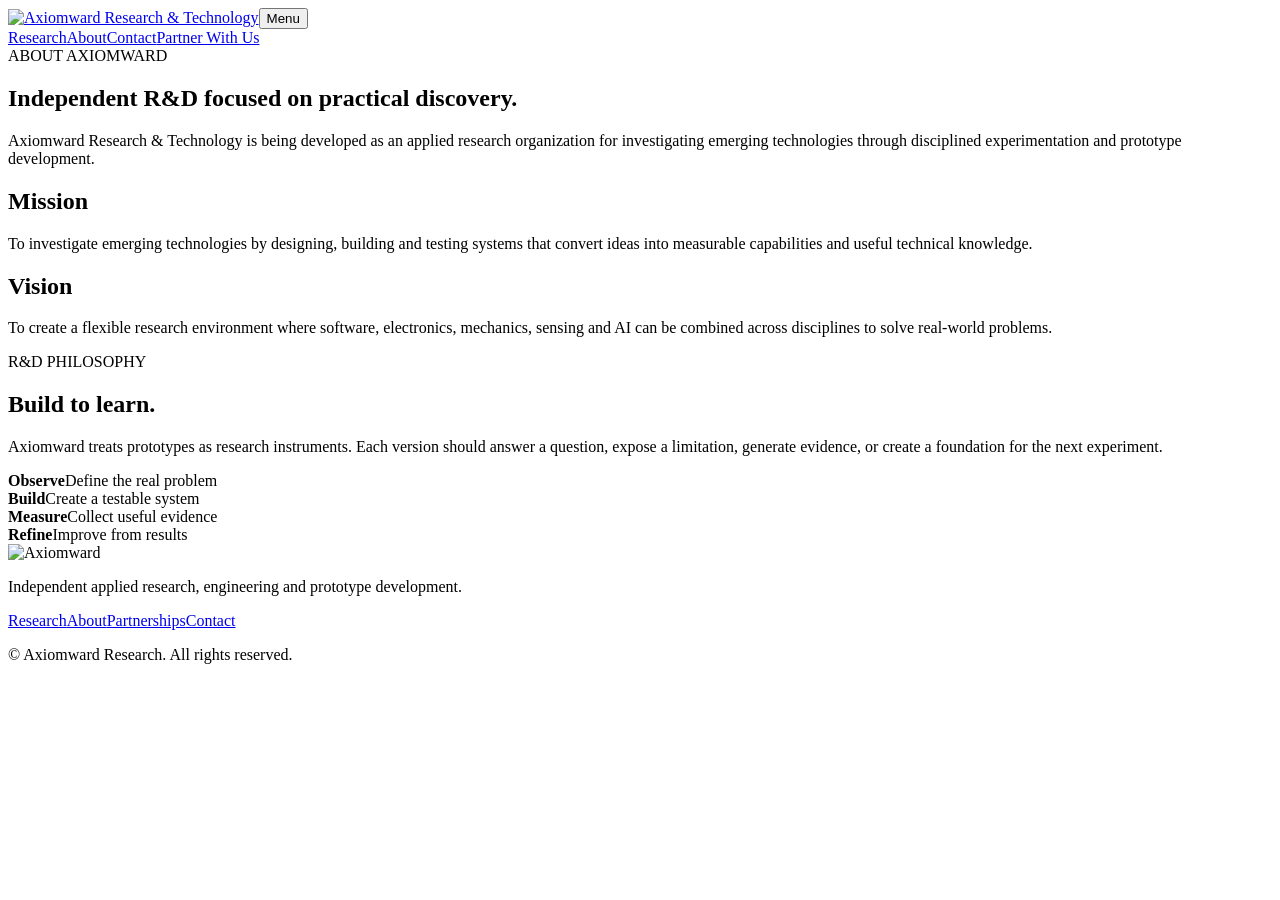
==== about.html @ 901c0ca5 "Add files via upload" ====
<!doctype html><html lang="en"><head><meta charset="utf-8"><meta name="viewport" content="width=device-width,initial-scale=1"><title>About | Axiomward Research</title><meta name="description" content="Axiomward Research and Technology"><link rel="icon" href="assets/logos/favicon.png"><link rel="stylesheet" href="css/style.css"></head><body><header class="site-header"><nav class="nav"><a href="index.html"><img class="logo" src="assets/logos/axiomward-logo.png" alt="Axiomward Research & Technology"></a><button class="menu" aria-label="Menu">Menu</button><div class="links"><a class="" href="research.html">Research</a><a class="active" href="about.html">About</a><a class="" href="contact.html">Contact</a><a class="btn" href="partnerships.html">Partner With Us</a></div></nav></header><main><section class="page-hero gridbg"><div class="wrap wide"><div class="eyebrow">ABOUT AXIOMWARD</div><h1>Independent R&D focused on practical discovery.</h1><p class="lead">Axiomward Research & Technology is being developed as an applied research organization for investigating emerging technologies through disciplined experimentation and prototype development.</p></div></section><section class="section"><div class="wrap wide split"><div><h2>Mission</h2><p class="muted">To investigate emerging technologies by designing, building and testing systems that convert ideas into measurable capabilities and useful technical knowledge.</p></div><div><h2>Vision</h2><p class="muted">To create a flexible research environment where software, electronics, mechanics, sensing and AI can be combined across disciplines to solve real-world problems.</p></div></div></section><section class="section"><div class="wrap wide"><div class="eyebrow">R&D PHILOSOPHY</div><h2>Build to learn.</h2><p class="lead">Axiomward treats prototypes as research instruments. Each version should answer a question, expose a limitation, generate evidence, or create a foundation for the next experiment.</p><div class="statbar"><div class="stat"><strong>Observe</strong><span>Define the real problem</span></div><div class="stat"><strong>Build</strong><span>Create a testable system</span></div><div class="stat"><strong>Measure</strong><span>Collect useful evidence</span></div><div class="stat"><strong>Refine</strong><span>Improve from results</span></div></div></div></section></main><footer class="footer"><div class="footer-inner"><div><img src="assets/logos/axiomward-logo.png" alt="Axiomward"><p class="small">Independent applied research, engineering and prototype development.</p></div><div><a href="research.html">Research</a><a href="about.html">About</a><a href="partnerships.html">Partnerships</a><a href="contact.html">Contact</a><p class="small">© <span data-year></span> Axiomward Research. All rights reserved.</p></div></div></footer><script src="js/main.js"></script></body></html>
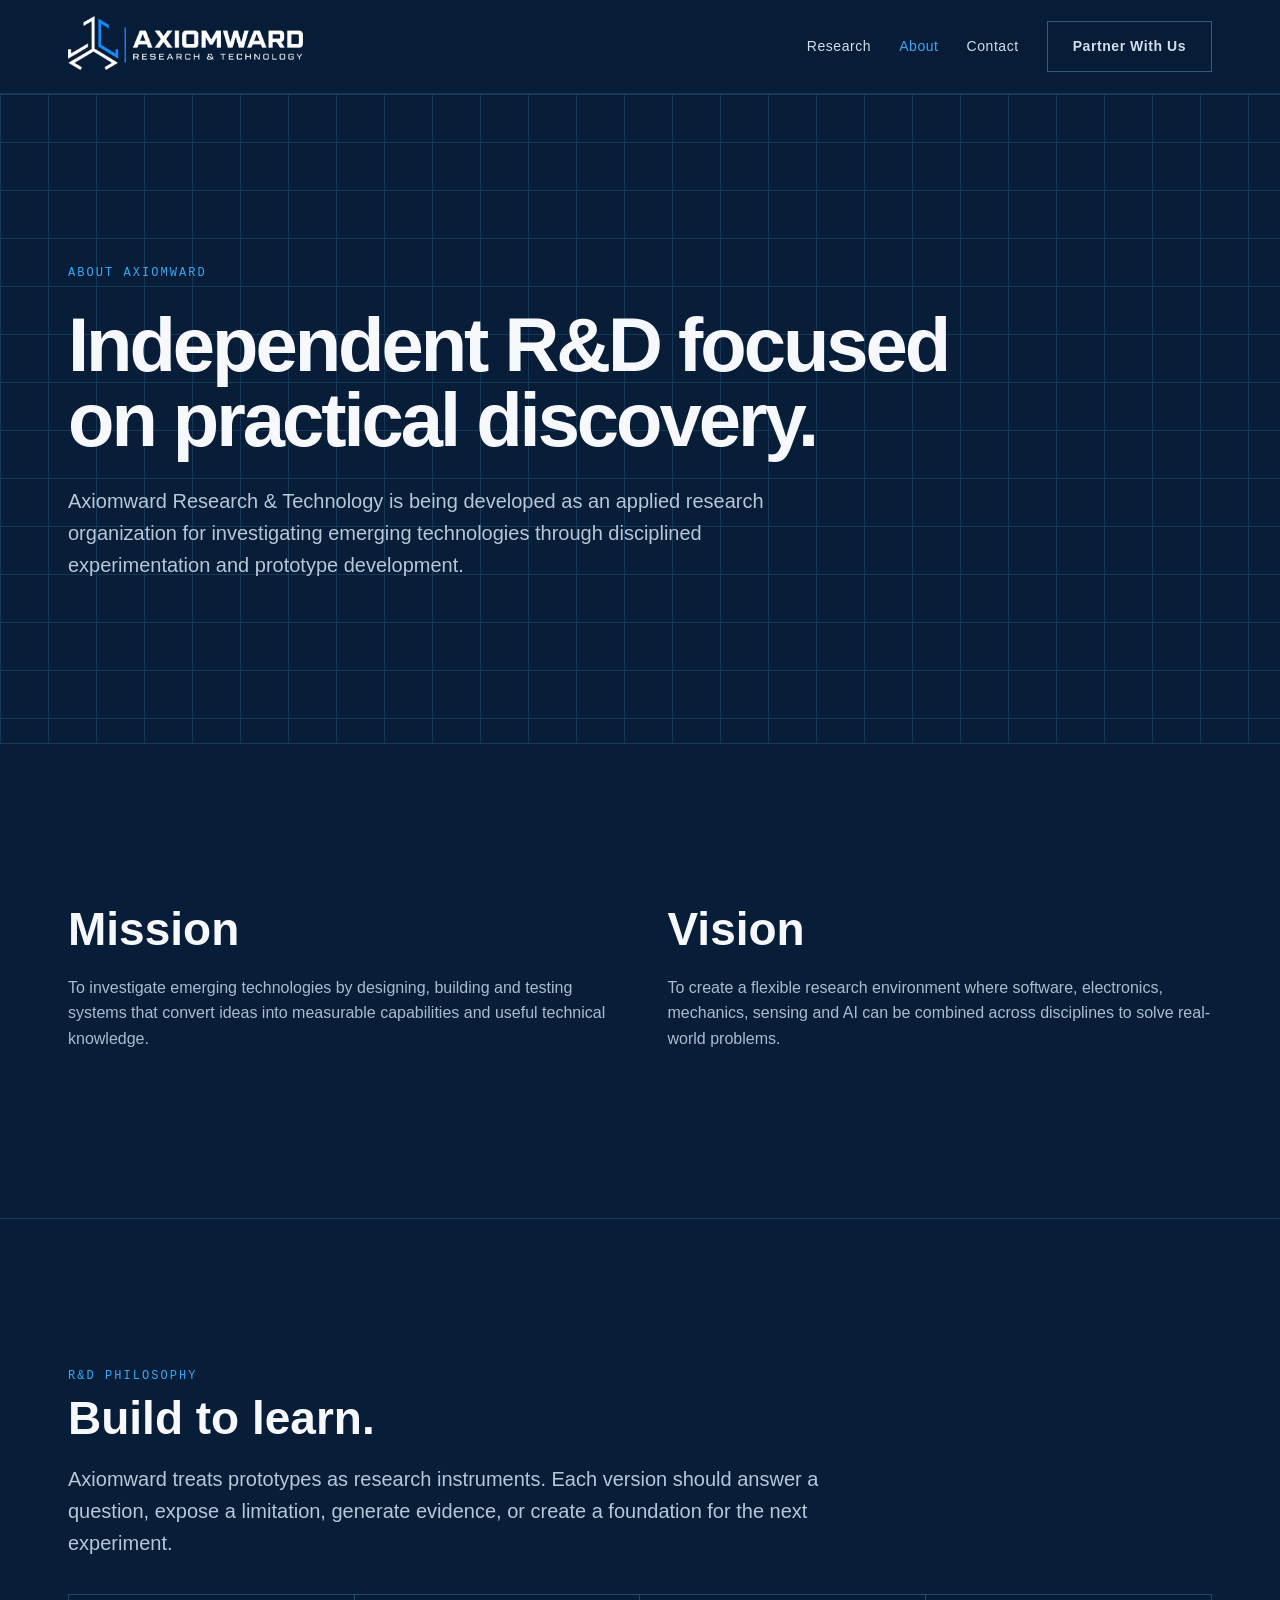
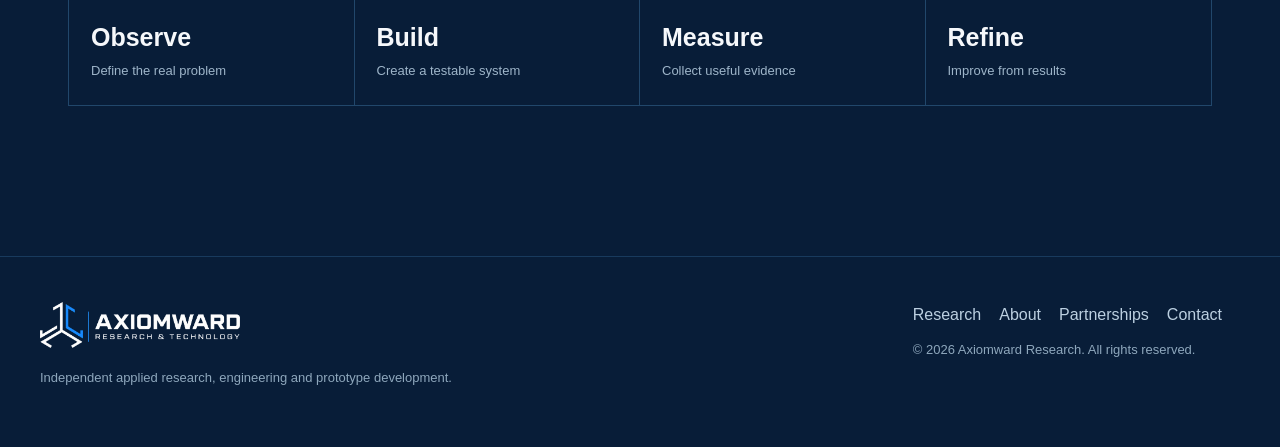
==== commit 81a56ac3: "corrected Axiomward Research Website v1.0 — GitHub Flat Version for" ====
--- a/about.html
+++ b/about.html
@@ -1 +1 @@
-<!doctype html><html lang="en"><head><meta charset="utf-8"><meta name="viewport" content="width=device-width,initial-scale=1"><title>About | Axiomward Research</title><meta name="description" content="Axiomward Research and Technology"><link rel="icon" href="assets/logos/favicon.png"><link rel="stylesheet" href="css/style.css"></head><body><header class="site-header"><nav class="nav"><a href="index.html"><img class="logo" src="assets/logos/axiomward-logo.png" alt="Axiomward Research & Technology"></a><button class="menu" aria-label="Menu">Menu</button><div class="links"><a class="" href="research.html">Research</a><a class="active" href="about.html">About</a><a class="" href="contact.html">Contact</a><a class="btn" href="partnerships.html">Partner With Us</a></div></nav></header><main><section class="page-hero gridbg"><div class="wrap wide"><div class="eyebrow">ABOUT AXIOMWARD</div><h1>Independent R&D focused on practical discovery.</h1><p class="lead">Axiomward Research & Technology is being developed as an applied research organization for investigating emerging technologies through disciplined experimentation and prototype development.</p></div></section><section class="section"><div class="wrap wide split"><div><h2>Mission</h2><p class="muted">To investigate emerging technologies by designing, building and testing systems that convert ideas into measurable capabilities and useful technical knowledge.</p></div><div><h2>Vision</h2><p class="muted">To create a flexible research environment where software, electronics, mechanics, sensing and AI can be combined across disciplines to solve real-world problems.</p></div></div></section><section class="section"><div class="wrap wide"><div class="eyebrow">R&D PHILOSOPHY</div><h2>Build to learn.</h2><p class="lead">Axiomward treats prototypes as research instruments. Each version should answer a question, expose a limitation, generate evidence, or create a foundation for the next experiment.</p><div class="statbar"><div class="stat"><strong>Observe</strong><span>Define the real problem</span></div><div class="stat"><strong>Build</strong><span>Create a testable system</span></div><div class="stat"><strong>Measure</strong><span>Collect useful evidence</span></div><div class="stat"><strong>Refine</strong><span>Improve from results</span></div></div></div></section></main><footer class="footer"><div class="footer-inner"><div><img src="assets/logos/axiomward-logo.png" alt="Axiomward"><p class="small">Independent applied research, engineering and prototype development.</p></div><div><a href="research.html">Research</a><a href="about.html">About</a><a href="partnerships.html">Partnerships</a><a href="contact.html">Contact</a><p class="small">© <span data-year></span> Axiomward Research. All rights reserved.</p></div></div></footer><script src="js/main.js"></script></body></html>+<!doctype html><html lang="en"><head><meta charset="utf-8"><meta name="viewport" content="width=device-width,initial-scale=1"><title>About | Axiomward Research</title><meta name="description" content="Axiomward Research and Technology"><link rel="icon" href="favicon.png"><link rel="stylesheet" href="style.css"></head><body><header class="site-header"><nav class="nav"><a href="index.html"><img class="logo" src="axiomward-logo.png" alt="Axiomward Research & Technology"></a><button class="menu" aria-label="Menu">Menu</button><div class="links"><a class="" href="research.html">Research</a><a class="active" href="about.html">About</a><a class="" href="contact.html">Contact</a><a class="btn" href="partnerships.html">Partner With Us</a></div></nav></header><main><section class="page-hero gridbg"><div class="wrap wide"><div class="eyebrow">ABOUT AXIOMWARD</div><h1>Independent R&D focused on practical discovery.</h1><p class="lead">Axiomward Research & Technology is being developed as an applied research organization for investigating emerging technologies through disciplined experimentation and prototype development.</p></div></section><section class="section"><div class="wrap wide split"><div><h2>Mission</h2><p class="muted">To investigate emerging technologies by designing, building and testing systems that convert ideas into measurable capabilities and useful technical knowledge.</p></div><div><h2>Vision</h2><p class="muted">To create a flexible research environment where software, electronics, mechanics, sensing and AI can be combined across disciplines to solve real-world problems.</p></div></div></section><section class="section"><div class="wrap wide"><div class="eyebrow">R&D PHILOSOPHY</div><h2>Build to learn.</h2><p class="lead">Axiomward treats prototypes as research instruments. Each version should answer a question, expose a limitation, generate evidence, or create a foundation for the next experiment.</p><div class="statbar"><div class="stat"><strong>Observe</strong><span>Define the real problem</span></div><div class="stat"><strong>Build</strong><span>Create a testable system</span></div><div class="stat"><strong>Measure</strong><span>Collect useful evidence</span></div><div class="stat"><strong>Refine</strong><span>Improve from results</span></div></div></div></section></main><footer class="footer"><div class="footer-inner"><div><img src="axiomward-logo.png" alt="Axiomward"><p class="small">Independent applied research, engineering and prototype development.</p></div><div><a href="research.html">Research</a><a href="about.html">About</a><a href="partnerships.html">Partnerships</a><a href="contact.html">Contact</a><p class="small">© <span data-year></span> Axiomward Research. All rights reserved.</p></div></div></footer><script src="main.js"></script></body></html>
--- a/style.css
+++ b/style.css
@@ -0,0 +1 @@
+*{box-sizing:border-box}html{scroll-behavior:smooth}body{margin:0;background:#081d38;color:#f6f8fb;font-family:Inter,Arial,Helvetica,sans-serif;line-height:1.6}a{color:inherit}.site-header{position:sticky;top:0;z-index:20;background:rgba(8,29,56,.96);border-bottom:1px solid #183a5d}.nav{max-width:1200px;margin:auto;padding:16px 28px;display:flex;align-items:center;justify-content:space-between;gap:30px}.logo{width:235px;max-width:55vw}.links{display:flex;align-items:center;gap:28px}.links a{text-decoration:none;color:#d3deea;font-size:14px;letter-spacing:.04em}.links a:hover,.links a.active{color:#3da9f5}.btn{display:inline-block;text-decoration:none;padding:13px 25px;border:1px solid #365a7c;font-weight:700;font-size:14px}.btn.primary{background:#2e8dcc;border-color:#2e8dcc;color:white}.btn:hover{filter:brightness(1.12)}.menu{display:none;background:none;border:1px solid #365a7c;color:white;padding:8px 11px}.gridbg{background-image:linear-gradient(#153758 1px,transparent 1px),linear-gradient(90deg,#153758 1px,transparent 1px);background-size:48px 48px}.hero{min-height:660px;display:flex;align-items:center}.wrap{max-width:960px;margin:auto;padding:72px 28px}.wide{max-width:1200px}.eyebrow{color:#36a9f4;text-transform:uppercase;letter-spacing:.17em;font:12px monospace}.hero h1,.page-hero h1{font-size:clamp(48px,7vw,76px);line-height:.98;letter-spacing:-.04em;max-width:900px;margin:28px 0}.lead{font-size:20px;color:#b6c7d8;max-width:760px}.actions{display:flex;gap:16px;flex-wrap:wrap;margin-top:38px}.section{padding:78px 0;border-top:1px solid #183a5d}.section h2{font-size:clamp(30px,4vw,46px);line-height:1.1;margin:10px 0 20px}.muted{color:#a9bdcf}.cards{display:grid;grid-template-columns:repeat(3,1fr);gap:20px;margin-top:34px}.card{background:#0b2748;border:1px solid #21476b;padding:28px;min-height:210px}.card .num{font:12px monospace;color:#36a9f4;letter-spacing:.14em}.card h3{font-size:22px;margin:18px 0 10px}.card p{color:#afc2d4}.card a{color:#47b4ff;text-decoration:none}.split{display:grid;grid-template-columns:1fr 1fr;gap:55px;align-items:start}.statbar{display:grid;grid-template-columns:repeat(4,1fr);border:1px solid #21476b;margin-top:35px}.stat{padding:22px;border-right:1px solid #21476b}.stat:last-child{border-right:0}.stat strong{display:block;font-size:25px}.stat span{color:#9eb5c9;font-size:13px}.page-hero{padding:100px 0 70px}.timeline{border-left:1px solid #2d6a99;margin:35px 0 0 8px}.step{padding:0 0 34px 28px;position:relative}.step:before{content:'';width:9px;height:9px;background:#36a9f4;position:absolute;left:-5px;top:8px}.step h3{margin:0 0 7px}.notice{border:1px solid #2c638e;background:#0b2748;padding:22px;margin-top:28px}.footer{border-top:1px solid #183a5d;padding:45px 28px;color:#8ea7bc}.footer-inner{max-width:1200px;margin:auto;display:flex;justify-content:space-between;gap:30px;flex-wrap:wrap}.footer img{width:200px}.footer a{color:#bcd0e1;text-decoration:none;margin-right:18px}.project-tag{display:inline-block;border:1px solid #2b628f;padding:6px 10px;font:12px monospace;color:#5dbaff;margin:4px}.contact-grid{display:grid;grid-template-columns:1fr 1fr;gap:25px}.field{border:1px solid #21476b;padding:18px;background:#0b2748}.field strong{display:block;color:#42aff8;margin-bottom:5px}.small{font-size:13px;color:#8ea7bc}@media(max-width:800px){.links{display:none;position:absolute;left:0;right:0;top:73px;background:#081d38;padding:25px;flex-direction:column;align-items:flex-start;border-bottom:1px solid #21476b}.links.open{display:flex}.menu{display:block}.cards,.split,.contact-grid{grid-template-columns:1fr}.statbar{grid-template-columns:1fr 1fr}.stat:nth-child(2){border-right:0}.hero{min-height:560px}.hero h1,.page-hero h1{font-size:46px}.wrap{padding:58px 24px}}
